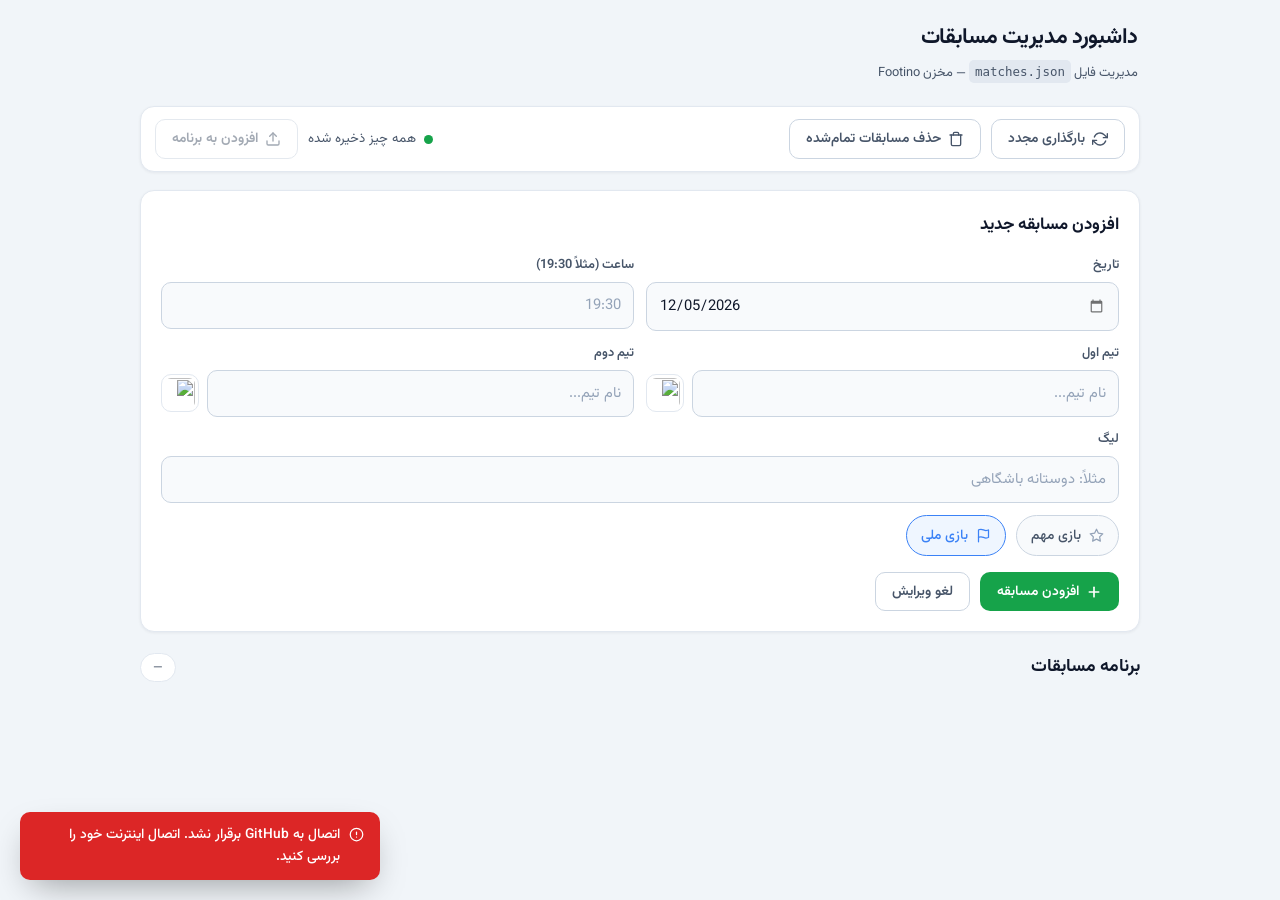
==== index.html @ 1eb75c9b "Rename admin.html to index.html" ====
<!DOCTYPE html>
<html lang="fa" dir="rtl">
<head>
  <meta charset="UTF-8">
  <meta name="viewport" content="width=device-width, initial-scale=1.0">
  <title>داشبورد مدیریت مسابقات | Footino</title>
  <link rel="preconnect" href="https://fonts.googleapis.com">
  <link rel="preconnect" href="https://fonts.gstatic.com" crossorigin>
  <link href="https://fonts.googleapis.com/css2?family=Vazirmatn:wght@400;500;600;700&display=swap" rel="stylesheet">
  <link rel="stylesheet" href="admin.css">
</head>
<body>
  <div class="container">

    <!-- ============ Header ============ -->
    <header>
      <div>
        <h1>داشبورد مدیریت مسابقات</h1>
        <p class="subtitle">مدیریت فایل <code>matches.json</code> — مخزن Footino</p>
      </div>
    </header>

    <!-- ============ Toolbar ============ -->
    <div class="toolbar">
      <button class="btn btn-ghost" id="reloadBtn" type="button">
        <svg xmlns="http://www.w3.org/2000/svg" width="16" height="16" viewBox="0 0 24 24" fill="none" stroke="currentColor" stroke-width="2" stroke-linecap="round" stroke-linejoin="round"><polyline points="23 4 23 10 17 10"></polyline><polyline points="1 20 1 14 7 14"></polyline><path d="M3.51 9a9 9 0 0 1 14.85-3.36L23 10M1 14l4.64 4.36A9 9 0 0 0 20.49 15"></path></svg>
        بارگذاری مجدد
      </button>

      <button class="btn btn-ghost" id="deleteFinishedBtn" type="button">
        <svg xmlns="http://www.w3.org/2000/svg" width="16" height="16" viewBox="0 0 24 24" fill="none" stroke="currentColor" stroke-width="2" stroke-linecap="round" stroke-linejoin="round"><polyline points="3 6 5 6 21 6"></polyline><path d="M19 6v14a2 2 0 0 1-2 2H7a2 2 0 0 1-2-2V6m3 0V4a2 2 0 0 1 2-2h4a2 2 0 0 1 2 2v2"></path></svg>
        حذف مسابقات تمام‌شده
      </button>

      <div class="spacer"></div>

      <div class="toolbar-status" id="toolbarStatus">
        <span class="status-dot" id="statusDot"></span>
        <span id="statusText">در حال بارگذاری...</span>
      </div>

      <button class="btn btn-ghost" id="pushBtn" type="button" disabled>
        <svg xmlns="http://www.w3.org/2000/svg" width="16" height="16" viewBox="0 0 24 24" fill="none" stroke="currentColor" stroke-width="2" stroke-linecap="round" stroke-linejoin="round"><path d="M21 15v4a2 2 0 0 1-2 2H5a2 2 0 0 1-2-2v-4"></path><polyline points="17 8 12 3 7 8"></polyline><line x1="12" y1="3" x2="12" y2="15"></line></svg>
        افزودن به برنامه
      </button>
    </div>

    <!-- ============ Form ============ -->
    <section class="card">
      <h2 id="formTitle">افزودن مسابقه جدید</h2>

      <form id="matchForm" novalidate autocomplete="off">

        <div class="grid-2">
          <div class="field">
            <label for="date">تاریخ</label>
            <input type="date" id="date" required>
          </div>
          <div class="field">
            <label for="time">ساعت (مثلاً 19:30)</label>
            <input type="text" id="time" placeholder="19:30" inputmode="numeric" maxlength="5" required>
          </div>
        </div>

        <div class="grid-2">
          <div class="field">
            <label for="team1">تیم اول</label>
            <div class="input-wrap">
              <div class="input-with-logo">
                <input type="text" id="team1" autocomplete="off" placeholder="نام تیم...">
                <img id="team1Preview" class="preview" src="assets/logo/no-image.png" alt="">
              </div>
              <div class="suggestions" id="team1Suggestions"></div>
            </div>
            <input type="hidden" id="team1Image" value="assets/logo/no-image.png">
          </div>

          <div class="field">
            <label for="team2">تیم دوم</label>
            <div class="input-wrap">
              <div class="input-with-logo">
                <input type="text" id="team2" autocomplete="off" placeholder="نام تیم...">
                <img id="team2Preview" class="preview" src="assets/logo/no-image.png" alt="">
              </div>
              <div class="suggestions" id="team2Suggestions"></div>
            </div>
            <input type="hidden" id="team2Image" value="assets/logo/no-image.png">
          </div>
        </div>

        <div class="field">
          <label for="league">لیگ</label>
          <input type="text" id="league" placeholder="مثلاً: دوستانه باشگاهی" autocomplete="off">
        </div>

        <div class="toggles">
          <label class="toggle" title="در صورت فعال بودن، فیلد countdown در فایل JSON درج می‌شود">
            <input type="checkbox" id="important">
            <span class="toggle-icon">
              <svg xmlns="http://www.w3.org/2000/svg" width="15" height="15" viewBox="0 0 24 24" fill="none" stroke="currentColor" stroke-width="2" stroke-linecap="round" stroke-linejoin="round"><polygon points="12 2 15.09 8.26 22 9.27 17 14.14 18.18 21.02 12 17.77 5.82 21.02 7 14.14 2 9.27 8.91 8.26 12 2"></polygon></svg>
            </span>
            <span>بازی مهم</span>
          </label>

          <label class="toggle" title="در حالت روشن، فیلد isClub با مقدار true در JSON درج می‌شود">
            <input type="checkbox" id="national" checked>
            <span class="toggle-icon">
              <svg xmlns="http://www.w3.org/2000/svg" width="15" height="15" viewBox="0 0 24 24" fill="none" stroke="currentColor" stroke-width="2" stroke-linecap="round" stroke-linejoin="round"><path d="M4 15s1-1 4-1 5 2 8 2 4-1 4-1V3s-1 1-4 1-5-2-8-2-4 1-4 1z"></path><line x1="4" y1="22" x2="4" y2="15"></line></svg>
            </span>
            <span>بازی ملی</span>
          </label>
        </div>

        <div class="form-actions">
          <button type="submit" class="btn btn-success" id="submitBtn">
            <svg xmlns="http://www.w3.org/2000/svg" width="16" height="16" viewBox="0 0 24 24" fill="none" stroke="currentColor" stroke-width="2.5" stroke-linecap="round" stroke-linejoin="round"><line x1="12" y1="5" x2="12" y2="19"></line><line x1="5" y1="12" x2="19" y2="12"></line></svg>
            <span id="submitLabel">افزودن مسابقه</span>
          </button>

          <button type="button" class="btn btn-ghost" id="cancelEditBtn" hidden>
            لغو ویرایش
          </button>
        </div>
      </form>
    </section>

    <!-- ============ Matches list ============ -->
    <section>
      <div class="section-header">
        <h2>برنامه مسابقات</h2>
        <span class="count" id="matchCount">—</span>
      </div>
      <div id="matchesList"></div>
    </section>

  </div>

  <!-- ============ Loading overlay ============ -->
  <div class="loading-overlay" id="loading">
    <div class="spinner"></div>
    <div id="loadingText">در حال پردازش...</div>
  </div>

  <!-- ============ Toasts ============ -->
  <div class="toast-container" id="toastContainer"></div>

  <script src="admin.js"></script>
</body>
</html>
---- admin.css ----
/* ====================================================================
   admin.css — استایل داشبورد مدیریت مسابقات
   ==================================================================== */
/* ====================================================================
   حذف افکت‌های آبی پیش‌فرض مرورگر
   ==================================================================== */

/* ۱) حذف outline آبی روی همه المان‌ها هنگام فوکوس */
*:focus,
*:focus-visible,
*:focus-within {
  outline: none !important;
  box-shadow: none;
}

/* ۲) حذف highlight آبی لمس روی موبایل (iOS/Android) */
* {
  -webkit-tap-highlight-color: transparent;
  -webkit-touch-callout: none;
}

/* ۳) حذف رنگ آبی انتخاب متن (جایگزین با خاکستری ملایم) */
::selection {
  background: #cbd5e1;
  color: #0f172a;
}
::-moz-selection {
  background: #cbd5e1;
  color: #0f172a;
}

/* ۴) حذف پس‌زمینه آبی/زرد autofill مرورگر (Chrome/Safari) */
input:-webkit-autofill,
input:-webkit-autofill:hover,
input:-webkit-autofill:focus,
input:-webkit-autofill:active {
  -webkit-box-shadow: 0 0 0 1000px #f8fafc inset !important;
  -webkit-text-fill-color: #0f172a !important;
  caret-color: #0f172a;
  transition: background-color 5000s ease-in-out 0s;
}

/* ۵) حفظ حلقه فوکوس سفارشی برای دسترسی‌پذیری (کیبورد) */
.field input:focus {
  border-color: #3b82f6;
  box-shadow: 0 0 0 3px rgba(59, 130, 246, 0.13);
}

.btn:focus-visible,
.icon-btn:focus-visible,
.toggle:focus-within {
  box-shadow: 0 0 0 3px rgba(59, 130, 246, 0.25);
}

/* ۶) حذف فلش‌های پیش‌فرض input[type=number] (در صورت استفاده در آینده) */
input[type="number"]::-webkit-outer-spin-button,
input[type="number"]::-webkit-inner-spin-button {
  -webkit-appearance: none;
  margin: 0;
}
input[type="number"] {
  -moz-appearance: textfield;
  appearance: textfield;
}

/* ۷) حذف رنگ آبی لینک‌ها (در صورت وجود) */
a,
a:visited,
a:hover,
a:active {
  color: inherit;
  text-decoration: none;
}

/* ۸) حذف استایل پیش‌فرض دکمه‌ها و input ها در فایرفاکس */
button,
input,
select,
textarea {
  font: inherit;
  color: inherit;
  background: transparent;
  border: none;
  -moz-appearance: none;
  appearance: none;
}

button::-moz-focus-inner,
input::-moz-focus-inner {
  border: 0;
  padding: 0;
}

/* ۹) حذف رنگ آبی placeholder در سافاری */
input::placeholder {
  color: #94a3b8;
  opacity: 1;
}

/* ۱۰) حذف استایل پیش‌فرض date picker در برخی مرورگرها */
input[type="date"]::-webkit-calendar-picker-indicator {
  cursor: pointer;
  opacity: 0.55;
  transition: opacity 0.15s;
}
input[type="date"]::-webkit-calendar-picker-indicator:hover {
  opacity: 1;
}

/* ۱۱) حذف رنگ فوکوس پیش‌فرض در Edge/IE */
input::-ms-clear,
input::-ms-reveal {
  display: none;
}



:root {
  --bg: #f1f5f9;
  --surface: #ffffff;
  --surface-2: #f8fafc;
  --border: #e2e8f0;
  --border-strong: #cbd5e1;
  --text: #0f172a;
  --text-2: #475569;
  --text-3: #94a3b8;
  --primary: #3b82f6;
  --primary-hover: #2563eb;
  --primary-soft: #eff6ff;
  --success: #16a34a;
  --success-hover: #15803d;
  --danger: #dc2626;
  --danger-hover: #b91c1c;
  --warning: #d97706;
  --radius: 14px;
  --radius-sm: 10px;
  --shadow-sm: 0 1px 3px rgba(15, 23, 42, 0.06);
  --shadow-md: 0 4px 16px -4px rgba(15, 23, 42, 0.1);
  --shadow-lg: 0 12px 40px -12px rgba(15, 23, 42, 0.2);
}

* { box-sizing: border-box; margin: 0; padding: 0; }

html, body { height: 100%; }

body {
  font-family: 'Vazirmatn', Tahoma, sans-serif;
  background: var(--bg);
  color: var(--text);
  line-height: 1.7;
  padding: 16px;
  min-height: 100vh;
  -webkit-font-smoothing: antialiased;
  text-rendering: optimizeLegibility;
}

.container {
  max-width: 1000px;
  margin: 0 auto;
  padding-bottom: 60px;
}

/* ---------------- Header ---------------- */
header {
  display: flex;
  justify-content: space-between;
  align-items: center;
  gap: 12px;
  flex-wrap: wrap;
  margin-bottom: 18px;
  padding: 4px 2px;
}

header h1 {
  font-size: 1.35rem;
  font-weight: 700;
  letter-spacing: -0.3px;
  color: var(--text);
}

.subtitle {
  font-size: 0.8rem;
  color: var(--text-2);
  margin-top: 3px;
}

.subtitle code {
  background: #e2e8f0;
  padding: 1px 6px;
  border-radius: 5px;
  font-size: 0.78rem;
  direction: ltr;
  display: inline-block;
}

/* ---------------- Toolbar ---------------- */
.toolbar {
  display: flex;
  align-items: center;
  gap: 10px;
  flex-wrap: wrap;
  margin-bottom: 18px;
  padding: 12px 14px;
  background: var(--surface);
  border: 1px solid var(--border);
  border-radius: var(--radius);
  box-shadow: var(--shadow-sm);
}

.toolbar .spacer { flex: 1 1 auto; }

.toolbar-status {
  display: flex;
  align-items: center;
  gap: 8px;
  font-size: 0.82rem;
  color: var(--text-2);
  white-space: nowrap;
}

.status-dot {
  width: 9px;
  height: 9px;
  border-radius: 50%;
  background: var(--text-3);
  flex-shrink: 0;
  transition: background 0.2s;
}

.status-dot.dirty {
  background: var(--warning);
  animation: pulse 1.8s ease-in-out infinite;
}

.status-dot.saved { background: var(--success); }
.status-dot.loading { background: var(--primary); animation: pulse 1.2s ease-in-out infinite; }

@keyframes pulse {
  0%, 100% { opacity: 1; transform: scale(1); }
  50% { opacity: 0.4; transform: scale(0.85); }
}

/* ---------------- Card ---------------- */
.card {
  background: var(--surface);
  border: 1px solid var(--border);
  border-radius: var(--radius);
  padding: 20px;
  margin-bottom: 20px;
  box-shadow: var(--shadow-sm);
}

.card h2 {
  font-size: 1.05rem;
  font-weight: 700;
  margin-bottom: 16px;
}

/* ---------------- Form ---------------- */
.grid-2 {
  display: grid;
  grid-template-columns: minmax(0, 1fr) minmax(0, 1fr);
  gap: 12px;
}

.field {
  margin-bottom: 12px;
  position: relative;
  min-width: 0;
}

.field label {
  display: block;
  font-size: 0.8rem;
  font-weight: 600;
  color: var(--text-2);
  margin-bottom: 5px;
}

.field input[type="text"],
.field input[type="date"] {
  width: 100%;
  padding: 10px 12px;
  border: 1px solid var(--border-strong);
  border-radius: var(--radius-sm);
  font-family: inherit;
  font-size: 0.92rem;
  background: var(--surface-2);
  color: var(--text);
  transition: border-color 0.15s, box-shadow 0.15s, background 0.15s;
  min-width: 0;
}

.field input:focus {
  outline: none;
  border-color: var(--primary);
  box-shadow: 0 0 0 3px rgba(59, 130, 246, 0.13);
  background: var(--surface);
}

.field input::placeholder { color: var(--text-3); }

.input-wrap { position: relative; }

.input-with-logo {
  display: flex;
  align-items: center;
  gap: 8px;
}

.input-with-logo input { flex: 1 1 auto; min-width: 0; }

.preview {
  width: 38px;
  height: 38px;
  object-fit: contain;
  flex-shrink: 0;
  border: 1px solid var(--border);
  border-radius: var(--radius-sm);
  background: var(--surface);
  padding: 3px;
}

/* ---------------- Suggestions ---------------- */
.suggestions {
  position: absolute;
  top: calc(100% + 5px);
  right: 0;
  left: 0;
  z-index: 60;
  background: var(--surface);
  border: 1px solid var(--border);
  border-radius: var(--radius-sm);
  box-shadow: var(--shadow-lg);
  max-height: 260px;
  overflow-y: auto;
  display: none;
}

.suggestions.open { display: block; }

.suggestion-item {
  display: flex;
  align-items: center;
  gap: 10px;
  padding: 8px 12px;
  cursor: pointer;
  font-size: 0.88rem;
  transition: background 0.12s;
}

.suggestion-item:hover,
.suggestion-item.active { background: var(--primary-soft); }

.suggestion-item img {
  width: 26px;
  height: 26px;
  object-fit: contain;
  flex-shrink: 0;
}

.suggestion-empty {
  padding: 10px 12px;
  font-size: 0.82rem;
  color: var(--text-3);
}

/* ---------------- Toggles ---------------- */
.toggles {
  display: flex;
  flex-wrap: wrap;
  gap: 10px;
  margin: 6px 0 16px;
}

.toggle {
  display: inline-flex;
  align-items: center;
  gap: 8px;
  padding: 8px 14px;
  border: 1px solid var(--border-strong);
  border-radius: 999px;
  cursor: pointer;
  font-size: 0.86rem;
  font-weight: 500;
  color: var(--text-2);
  background: var(--surface-2);
  transition: all 0.15s;
  user-select: none;
  position: relative;
}

.toggle input[type="checkbox"] {
  position: absolute;
  opacity: 0;
  pointer-events: none;
  width: 0;
  height: 0;
}

.toggle-icon {
  display: flex;
  align-items: center;
  color: var(--text-3);
  transition: color 0.15s;
}

.toggle:hover { border-color: var(--primary); }

.toggle:has(input:checked) {
  background: var(--primary-soft);
  border-color: var(--primary);
  color: var(--primary);
}

.toggle:has(input:checked) .toggle-icon { color: var(--primary); }

/* ---------------- Buttons ---------------- */
.btn {
  display: inline-flex;
  align-items: center;
  justify-content: center;
  gap: 7px;
  font-family: inherit;
  font-size: 0.86rem;
  font-weight: 600;
  padding: 9px 16px;
  border-radius: var(--radius-sm);
  border: 1px solid transparent;
  cursor: pointer;
  transition: background 0.15s, color 0.15s, border-color 0.15s, transform 0.1s, box-shadow 0.15s;
  white-space: nowrap;
  line-height: 1.4;
}

.btn:active:not(:disabled) { transform: scale(0.97); }
.btn:disabled { opacity: 0.5; cursor: not-allowed; }
.btn svg { flex-shrink: 0; }

.btn-primary { background: var(--primary); color: #fff; }
.btn-primary:hover:not(:disabled) { background: var(--primary-hover); }

.btn-success { background: var(--success); color: #fff; }
.btn-success:hover:not(:disabled) { background: var(--success-hover); }

.btn-ghost {
  background: var(--surface);
  color: var(--text-2);
  border-color: var(--border-strong);
}
.btn-ghost:hover:not(:disabled) {
  background: var(--surface-2);
  color: var(--text);
  border-color: var(--primary);
}

.btn-small { font-size: 0.8rem; padding: 7px 12px; }

.form-actions {
  display: flex;
  gap: 10px;
  flex-wrap: wrap;
  margin-top: 6px;
}

/* ---------------- Icon buttons (match cards) ---------------- */
.icon-btn {
  display: inline-flex;
  align-items: center;
  justify-content: center;
  width: 34px;
  height: 34px;
  border: 1px solid var(--border-strong);
  background: var(--surface);
  border-radius: var(--radius-sm);
  cursor: pointer;
  color: var(--text-2);
  transition: all 0.15s;
  padding: 0;
}

.icon-btn:hover {
  background: var(--surface-2);
  border-color: var(--primary);
  color: var(--primary);
}

.icon-btn.danger:hover {
  border-color: var(--danger);
  color: var(--danger);
  background: #fef2f2;
}

/* ---------------- Section ---------------- */
.section-header {
  display: flex;
  align-items: center;
  justify-content: space-between;
  margin-bottom: 14px;
  gap: 10px;
  flex-wrap: wrap;
}

.section-header h2 { font-size: 1.1rem; font-weight: 700; }

.section-header .count {
  font-size: 0.78rem;
  color: var(--text-2);
  background: var(--surface);
  padding: 3px 12px;
  border-radius: 999px;
  border: 1px solid var(--border);
}

/* ---------------- Date group ---------------- */
.date-group { margin-bottom: 18px; }

.date-header {
  display: flex;
  align-items: center;
  gap: 8px;
  padding: 8px 4px 10px;
  margin-bottom: 8px;
  font-size: 0.9rem;
  font-weight: 700;
  color: var(--text);
  border-bottom: 2px solid var(--border);
}

.date-header svg { color: var(--primary); flex-shrink: 0; }

.date-header .date-greg {
  font-size: 0.72rem;
  font-weight: 500;
  color: var(--text-3);
  margin-right: auto;
  direction: ltr;
}

/* ---------------- Match card ---------------- */
.match-card {
  background: var(--surface);
  border: 1px solid var(--border);
  border-radius: var(--radius);
  padding: 14px 16px;
  margin-bottom: 10px;
  box-shadow: var(--shadow-sm);
  transition: box-shadow 0.2s, border-color 0.2s;
}

.match-card:hover {
  box-shadow: var(--shadow-md);
  border-color: var(--border-strong);
}

.match-teams {
  display: flex;
  align-items: center;
  justify-content: center;
  gap: 10px;
}

.team {
  display: flex;
  flex-direction: column;
  align-items: center;
  gap: 6px;
  flex: 1 1 0;
  min-width: 0;
}

.team img {
  width: 48px;
  height: 48px;
  object-fit: contain;
}

.team span {
  font-weight: 600;
  font-size: 0.86rem;
  text-align: center;
  word-break: break-word;
  max-width: 100%;
  line-height: 1.4;
}

.match-center {
  display: flex;
  flex-direction: column;
  align-items: center;
  gap: 5px;
  flex-shrink: 0;
  padding: 0 4px;
}

.match-time {
  font-size: 1.1rem;
  font-weight: 700;
  color: var(--text);
  font-variant-numeric: tabular-nums;
  direction: ltr;
  letter-spacing: 0.5px;
}

.match-league {
  font-size: 0.68rem;
  color: var(--text-2);
  background: var(--surface-2);
  padding: 2px 10px;
  border-radius: 999px;
  border: 1px solid var(--border);
  white-space: nowrap;
  max-width: 130px;
  overflow: hidden;
  text-overflow: ellipsis;
  text-align: center;
}

.match-footer {
  display: flex;
  align-items: center;
  justify-content: space-between;
  gap: 8px;
  margin-top: 12px;
  padding-top: 10px;
  border-top: 1px dashed var(--border);
  flex-wrap: wrap;
}

.badges {
  display: flex;
  gap: 6px;
  flex-wrap: wrap;
  align-items: center;
}

.badge {
  display: inline-flex;
  align-items: center;
  gap: 4px;
  font-size: 0.72rem;
  font-weight: 600;
  padding: 3px 10px;
  border-radius: 999px;
}

.badge svg { flex-shrink: 0; }

.badge-important {
  background: #fef3c7;
  color: #92400e;
}

.badge-national {
  background: #dbeafe;
  color: #1e40af;
}

.match-actions {
  display: flex;
  gap: 6px;
  margin-right: auto;
}

/* ---------------- Empty ---------------- */
.empty {
  background: var(--surface);
  border: 1px dashed var(--border-strong);
  border-radius: var(--radius);
  padding: 44px 20px;
  text-align: center;
  color: var(--text-2);
  font-size: 0.9rem;
}

/* ---------------- Loading ---------------- */
.loading-overlay {
  position: fixed;
  inset: 0;
  background: rgba(248, 250, 252, 0.85);
  display: none;
  align-items: center;
  justify-content: center;
  flex-direction: column;
  gap: 14px;
  z-index: 999;
  backdrop-filter: blur(3px);
  -webkit-backdrop-filter: blur(3px);
}

.loading-overlay.active { display: flex; }

.spinner {
  width: 42px;
  height: 42px;
  border: 4px solid #dbeafe;
  border-top-color: var(--primary);
  border-radius: 50%;
  animation: spin 0.8s linear infinite;
}

@keyframes spin { to { transform: rotate(360deg); } }

#loadingText {
  font-size: 0.88rem;
  color: var(--text-2);
  font-weight: 500;
}

/* ---------------- Toast ---------------- */
.toast-container {
  position: fixed;
  bottom: 20px;
  left: 20px;
  z-index: 1000;
  display: flex;
  flex-direction: column;
  gap: 10px;
  max-width: min(360px, 90vw);
}

.toast {
  padding: 12px 16px;
  border-radius: var(--radius-sm);
  color: #fff;
  font-size: 0.86rem;
  font-weight: 500;
  line-height: 1.6;
  box-shadow: 0 14px 36px -12px rgba(0, 0, 0, 0.4);
  opacity: 0;
  transform: translateY(12px);
  transition: opacity 0.3s, transform 0.3s;
  word-break: break-word;
  display: flex;
  align-items: flex-start;
  gap: 9px;
}

.toast.show { opacity: 1; transform: translateY(0); }
.toast svg { flex-shrink: 0; margin-top: 3px; }

.toast-success { background: #16a34a; }
.toast-error { background: #dc2626; }
.toast-info { background: #2563eb; }
.toast-warning { background: #d97706; }

/* ---------------- Responsive ---------------- */
@media (max-width: 640px) {
  body { padding: 10px; }
  .container { padding-bottom: 40px; }

  header { margin-bottom: 14px; }
  header h1 { font-size: 1.1rem; }
  .subtitle { font-size: 0.72rem; }

  .toolbar {
    padding: 10px;
    gap: 8px;
  }
  .toolbar .btn { flex: 1 1 auto; justify-content: center; }
  .toolbar .spacer { display: none; }
  .toolbar-status { width: 100%; order: 5; justify-content: center; font-size: 0.76rem; }
  #pushBtn { width: 100%; order: 6; }

  .card { padding: 16px 14px; }

  .grid-2 { gap: 8px; }

  .field { margin-bottom: 10px; }
  .field label { font-size: 0.74rem; margin-bottom: 4px; }
  .field input[type="text"],
  .field input[type="date"] {
    padding: 8px 10px;
    font-size: 0.84rem;
  }

  .preview { width: 32px; height: 32px; }

  .team img { width: 40px; height: 40px; }
  .team span { font-size: 0.78rem; }
  .match-time { font-size: 0.98rem; }
  .match-league { font-size: 0.64rem; max-width: 90px; padding: 2px 8px; }

  .btn { padding: 8px 12px; font-size: 0.8rem; }
  .btn-small { padding: 6px 10px; font-size: 0.75rem; }

  .date-header { font-size: 0.82rem; }
  .date-header .date-greg { font-size: 0.66rem; }

  .toggle { padding: 7px 12px; font-size: 0.8rem; }

  .toast-container { bottom: 12px; left: 12px; right: 12px; max-width: none; }
}

@media (max-width: 380px) {
  body { padding: 8px; }
  .grid-2 { gap: 6px; }
  .field input[type="text"],
  .field input[type="date"] {
    padding: 7px 8px;
    font-size: 0.78rem;
  }
  .field label { font-size: 0.7rem; }
  .preview { width: 26px; height: 26px; padding: 2px; }
  .team img { width: 34px; height: 34px; }
  .team span { font-size: 0.72rem; }
  .match-time { font-size: 0.88rem; }
  .match-center { padding: 0 2px; gap: 3px; }
  .match-league { display: none; }
}
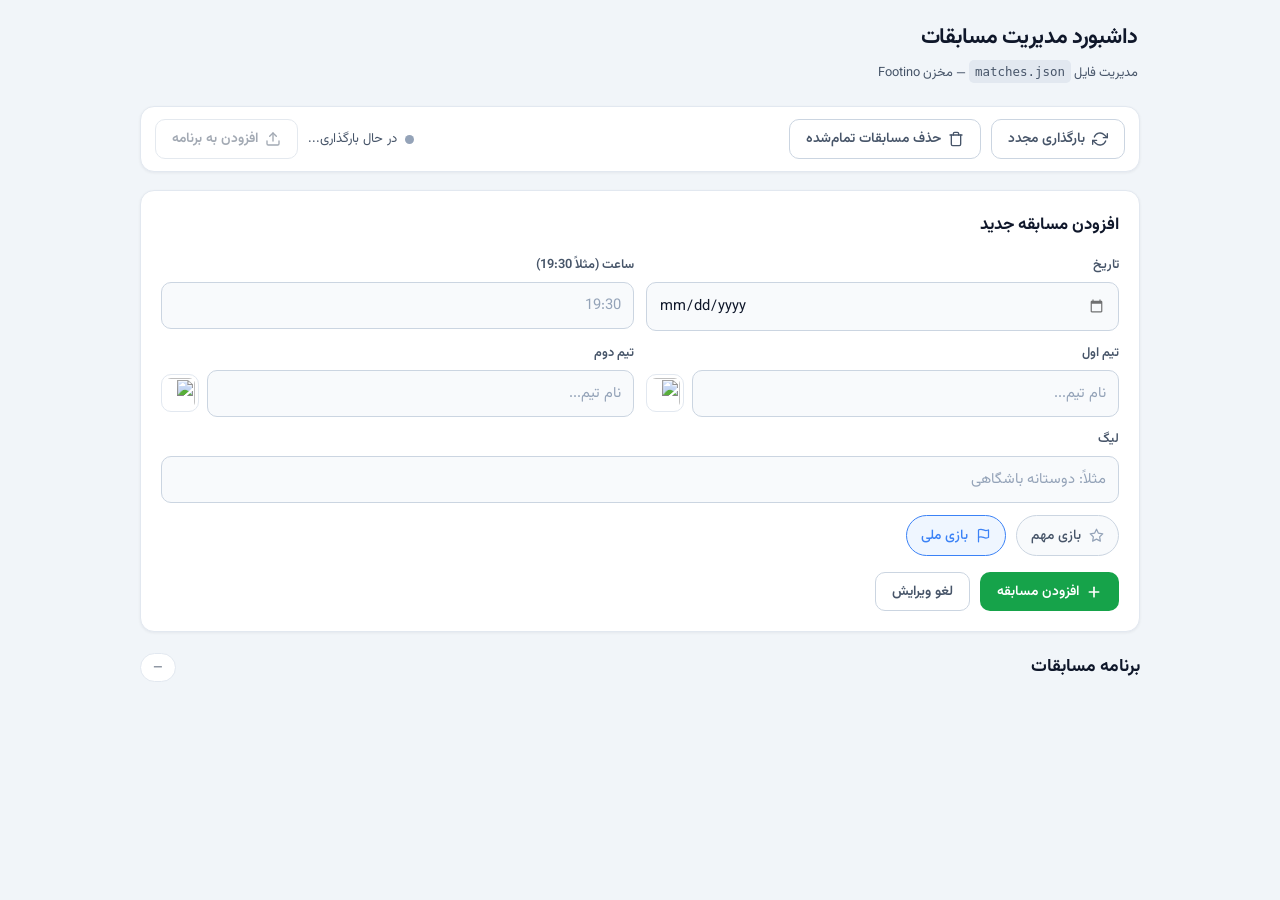
==== commit 5830c64f: "Update and rename admin.html to index.html" ====
--- a/index.html
+++ b/index.html
@@ -7,7 +7,7 @@
   <link rel="preconnect" href="https://fonts.googleapis.com">
   <link rel="preconnect" href="https://fonts.gstatic.com" crossorigin>
   <link href="https://fonts.googleapis.com/css2?family=Vazirmatn:wght@400;500;600;700&display=swap" rel="stylesheet">
-  <link rel="stylesheet" href="admin.css">
+  <link rel="stylesheet" href="style.css">
 </head>
 <body>
   <div class="container">
@@ -144,6 +144,6 @@
   <!-- ============ Toasts ============ -->
   <div class="toast-container" id="toastContainer"></div>
 
-  <script src="admin.js"></script>
+  <script src="script.js"></script>
 </body>
 </html>
--- a/style.css
+++ b/style.css
@@ -0,0 +1,810 @@
+/* ====================================================================
+   admin.css — استایل داشبورد مدیریت مسابقات
+   ==================================================================== */
+/* ====================================================================
+   حذف افکت‌های آبی پیش‌فرض مرورگر
+   ==================================================================== */
+
+/* ۱) حذف outline آبی روی همه المان‌ها هنگام فوکوس */
+*:focus,
+*:focus-visible,
+*:focus-within {
+  outline: none !important;
+  box-shadow: none;
+}
+
+/* ۲) حذف highlight آبی لمس روی موبایل (iOS/Android) */
+* {
+  -webkit-tap-highlight-color: transparent;
+  -webkit-touch-callout: none;
+}
+
+/* ۳) حذف رنگ آبی انتخاب متن (جایگزین با خاکستری ملایم) */
+::selection {
+  background: #cbd5e1;
+  color: #0f172a;
+}
+::-moz-selection {
+  background: #cbd5e1;
+  color: #0f172a;
+}
+
+/* ۴) حذف پس‌زمینه آبی/زرد autofill مرورگر (Chrome/Safari) */
+input:-webkit-autofill,
+input:-webkit-autofill:hover,
+input:-webkit-autofill:focus,
+input:-webkit-autofill:active {
+  -webkit-box-shadow: 0 0 0 1000px #f8fafc inset !important;
+  -webkit-text-fill-color: #0f172a !important;
+  caret-color: #0f172a;
+  transition: background-color 5000s ease-in-out 0s;
+}
+
+/* ۵) حفظ حلقه فوکوس سفارشی برای دسترسی‌پذیری (کیبورد) */
+.field input:focus {
+  border-color: #3b82f6;
+  box-shadow: 0 0 0 3px rgba(59, 130, 246, 0.13);
+}
+
+.btn:focus-visible,
+.icon-btn:focus-visible,
+.toggle:focus-within {
+  box-shadow: 0 0 0 3px rgba(59, 130, 246, 0.25);
+}
+
+/* ۶) حذف فلش‌های پیش‌فرض input[type=number] (در صورت استفاده در آینده) */
+input[type="number"]::-webkit-outer-spin-button,
+input[type="number"]::-webkit-inner-spin-button {
+  -webkit-appearance: none;
+  margin: 0;
+}
+input[type="number"] {
+  -moz-appearance: textfield;
+  appearance: textfield;
+}
+
+/* ۷) حذف رنگ آبی لینک‌ها (در صورت وجود) */
+a,
+a:visited,
+a:hover,
+a:active {
+  color: inherit;
+  text-decoration: none;
+}
+
+/* ۸) حذف استایل پیش‌فرض دکمه‌ها و input ها در فایرفاکس */
+button,
+input,
+select,
+textarea {
+  font: inherit;
+  color: inherit;
+  background: transparent;
+  border: none;
+  -moz-appearance: none;
+  appearance: none;
+}
+
+button::-moz-focus-inner,
+input::-moz-focus-inner {
+  border: 0;
+  padding: 0;
+}
+
+/* ۹) حذف رنگ آبی placeholder در سافاری */
+input::placeholder {
+  color: #94a3b8;
+  opacity: 1;
+}
+
+/* ۱۰) حذف استایل پیش‌فرض date picker در برخی مرورگرها */
+input[type="date"]::-webkit-calendar-picker-indicator {
+  cursor: pointer;
+  opacity: 0.55;
+  transition: opacity 0.15s;
+}
+input[type="date"]::-webkit-calendar-picker-indicator:hover {
+  opacity: 1;
+}
+
+/* ۱۱) حذف رنگ فوکوس پیش‌فرض در Edge/IE */
+input::-ms-clear,
+input::-ms-reveal {
+  display: none;
+}
+
+
+
+:root {
+  --bg: #f1f5f9;
+  --surface: #ffffff;
+  --surface-2: #f8fafc;
+  --border: #e2e8f0;
+  --border-strong: #cbd5e1;
+  --text: #0f172a;
+  --text-2: #475569;
+  --text-3: #94a3b8;
+  --primary: #3b82f6;
+  --primary-hover: #2563eb;
+  --primary-soft: #eff6ff;
+  --success: #16a34a;
+  --success-hover: #15803d;
+  --danger: #dc2626;
+  --danger-hover: #b91c1c;
+  --warning: #d97706;
+  --radius: 14px;
+  --radius-sm: 10px;
+  --shadow-sm: 0 1px 3px rgba(15, 23, 42, 0.06);
+  --shadow-md: 0 4px 16px -4px rgba(15, 23, 42, 0.1);
+  --shadow-lg: 0 12px 40px -12px rgba(15, 23, 42, 0.2);
+}
+
+* { box-sizing: border-box; margin: 0; padding: 0; }
+
+html, body { height: 100%; }
+
+body {
+  font-family: 'Vazirmatn', Tahoma, sans-serif;
+  background: var(--bg);
+  color: var(--text);
+  line-height: 1.7;
+  padding: 16px;
+  min-height: 100vh;
+  -webkit-font-smoothing: antialiased;
+  text-rendering: optimizeLegibility;
+}
+
+.container {
+  max-width: 1000px;
+  margin: 0 auto;
+  padding-bottom: 60px;
+}
+
+/* ---------------- Header ---------------- */
+header {
+  display: flex;
+  justify-content: space-between;
+  align-items: center;
+  gap: 12px;
+  flex-wrap: wrap;
+  margin-bottom: 18px;
+  padding: 4px 2px;
+}
+
+header h1 {
+  font-size: 1.35rem;
+  font-weight: 700;
+  letter-spacing: -0.3px;
+  color: var(--text);
+}
+
+.subtitle {
+  font-size: 0.8rem;
+  color: var(--text-2);
+  margin-top: 3px;
+}
+
+.subtitle code {
+  background: #e2e8f0;
+  padding: 1px 6px;
+  border-radius: 5px;
+  font-size: 0.78rem;
+  direction: ltr;
+  display: inline-block;
+}
+
+/* ---------------- Toolbar ---------------- */
+.toolbar {
+  display: flex;
+  align-items: center;
+  gap: 10px;
+  flex-wrap: wrap;
+  margin-bottom: 18px;
+  padding: 12px 14px;
+  background: var(--surface);
+  border: 1px solid var(--border);
+  border-radius: var(--radius);
+  box-shadow: var(--shadow-sm);
+}
+
+.toolbar .spacer { flex: 1 1 auto; }
+
+.toolbar-status {
+  display: flex;
+  align-items: center;
+  gap: 8px;
+  font-size: 0.82rem;
+  color: var(--text-2);
+  white-space: nowrap;
+}
+
+.status-dot {
+  width: 9px;
+  height: 9px;
+  border-radius: 50%;
+  background: var(--text-3);
+  flex-shrink: 0;
+  transition: background 0.2s;
+}
+
+.status-dot.dirty {
+  background: var(--warning);
+  animation: pulse 1.8s ease-in-out infinite;
+}
+
+.status-dot.saved { background: var(--success); }
+.status-dot.loading { background: var(--primary); animation: pulse 1.2s ease-in-out infinite; }
+
+@keyframes pulse {
+  0%, 100% { opacity: 1; transform: scale(1); }
+  50% { opacity: 0.4; transform: scale(0.85); }
+}
+
+/* ---------------- Card ---------------- */
+.card {
+  background: var(--surface);
+  border: 1px solid var(--border);
+  border-radius: var(--radius);
+  padding: 20px;
+  margin-bottom: 20px;
+  box-shadow: var(--shadow-sm);
+}
+
+.card h2 {
+  font-size: 1.05rem;
+  font-weight: 700;
+  margin-bottom: 16px;
+}
+
+/* ---------------- Form ---------------- */
+.grid-2 {
+  display: grid;
+  grid-template-columns: minmax(0, 1fr) minmax(0, 1fr);
+  gap: 12px;
+}
+
+.field {
+  margin-bottom: 12px;
+  position: relative;
+  min-width: 0;
+}
+
+.field label {
+  display: block;
+  font-size: 0.8rem;
+  font-weight: 600;
+  color: var(--text-2);
+  margin-bottom: 5px;
+}
+
+.field input[type="text"],
+.field input[type="date"] {
+  width: 100%;
+  padding: 10px 12px;
+  border: 1px solid var(--border-strong);
+  border-radius: var(--radius-sm);
+  font-family: inherit;
+  font-size: 0.92rem;
+  background: var(--surface-2);
+  color: var(--text);
+  transition: border-color 0.15s, box-shadow 0.15s, background 0.15s;
+  min-width: 0;
+}
+
+.field input:focus {
+  outline: none;
+  border-color: var(--primary);
+  box-shadow: 0 0 0 3px rgba(59, 130, 246, 0.13);
+  background: var(--surface);
+}
+
+.field input::placeholder { color: var(--text-3); }
+
+.input-wrap { position: relative; }
+
+.input-with-logo {
+  display: flex;
+  align-items: center;
+  gap: 8px;
+}
+
+.input-with-logo input { flex: 1 1 auto; min-width: 0; }
+
+.preview {
+  width: 38px;
+  height: 38px;
+  object-fit: contain;
+  flex-shrink: 0;
+  border: 1px solid var(--border);
+  border-radius: var(--radius-sm);
+  background: var(--surface);
+  padding: 3px;
+}
+
+/* ---------------- Suggestions ---------------- */
+.suggestions {
+  position: absolute;
+  top: calc(100% + 5px);
+  right: 0;
+  left: 0;
+  z-index: 60;
+  background: var(--surface);
+  border: 1px solid var(--border);
+  border-radius: var(--radius-sm);
+  box-shadow: var(--shadow-lg);
+  max-height: 260px;
+  overflow-y: auto;
+  display: none;
+}
+
+.suggestions.open { display: block; }
+
+.suggestion-item {
+  display: flex;
+  align-items: center;
+  gap: 10px;
+  padding: 8px 12px;
+  cursor: pointer;
+  font-size: 0.88rem;
+  transition: background 0.12s;
+}
+
+.suggestion-item:hover,
+.suggestion-item.active { background: var(--primary-soft); }
+
+.suggestion-item img {
+  width: 26px;
+  height: 26px;
+  object-fit: contain;
+  flex-shrink: 0;
+}
+
+.suggestion-empty {
+  padding: 10px 12px;
+  font-size: 0.82rem;
+  color: var(--text-3);
+}
+
+/* ---------------- Toggles ---------------- */
+.toggles {
+  display: flex;
+  flex-wrap: wrap;
+  gap: 10px;
+  margin: 6px 0 16px;
+}
+
+.toggle {
+  display: inline-flex;
+  align-items: center;
+  gap: 8px;
+  padding: 8px 14px;
+  border: 1px solid var(--border-strong);
+  border-radius: 999px;
+  cursor: pointer;
+  font-size: 0.86rem;
+  font-weight: 500;
+  color: var(--text-2);
+  background: var(--surface-2);
+  transition: all 0.15s;
+  user-select: none;
+  position: relative;
+}
+
+.toggle input[type="checkbox"] {
+  position: absolute;
+  opacity: 0;
+  pointer-events: none;
+  width: 0;
+  height: 0;
+}
+
+.toggle-icon {
+  display: flex;
+  align-items: center;
+  color: var(--text-3);
+  transition: color 0.15s;
+}
+
+.toggle:hover { border-color: var(--primary); }
+
+.toggle:has(input:checked) {
+  background: var(--primary-soft);
+  border-color: var(--primary);
+  color: var(--primary);
+}
+
+.toggle:has(input:checked) .toggle-icon { color: var(--primary); }
+
+/* ---------------- Buttons ---------------- */
+.btn {
+  display: inline-flex;
+  align-items: center;
+  justify-content: center;
+  gap: 7px;
+  font-family: inherit;
+  font-size: 0.86rem;
+  font-weight: 600;
+  padding: 9px 16px;
+  border-radius: var(--radius-sm);
+  border: 1px solid transparent;
+  cursor: pointer;
+  transition: background 0.15s, color 0.15s, border-color 0.15s, transform 0.1s, box-shadow 0.15s;
+  white-space: nowrap;
+  line-height: 1.4;
+}
+
+.btn:active:not(:disabled) { transform: scale(0.97); }
+.btn:disabled { opacity: 0.5; cursor: not-allowed; }
+.btn svg { flex-shrink: 0; }
+
+.btn-primary { background: var(--primary); color: #fff; }
+.btn-primary:hover:not(:disabled) { background: var(--primary-hover); }
+
+.btn-success { background: var(--success); color: #fff; }
+.btn-success:hover:not(:disabled) { background: var(--success-hover); }
+
+.btn-ghost {
+  background: var(--surface);
+  color: var(--text-2);
+  border-color: var(--border-strong);
+}
+.btn-ghost:hover:not(:disabled) {
+  background: var(--surface-2);
+  color: var(--text);
+  border-color: var(--primary);
+}
+
+.btn-small { font-size: 0.8rem; padding: 7px 12px; }
+
+.form-actions {
+  display: flex;
+  gap: 10px;
+  flex-wrap: wrap;
+  margin-top: 6px;
+}
+
+/* ---------------- Icon buttons (match cards) ---------------- */
+.icon-btn {
+  display: inline-flex;
+  align-items: center;
+  justify-content: center;
+  width: 34px;
+  height: 34px;
+  border: 1px solid var(--border-strong);
+  background: var(--surface);
+  border-radius: var(--radius-sm);
+  cursor: pointer;
+  color: var(--text-2);
+  transition: all 0.15s;
+  padding: 0;
+}
+
+.icon-btn:hover {
+  background: var(--surface-2);
+  border-color: var(--primary);
+  color: var(--primary);
+}
+
+.icon-btn.danger:hover {
+  border-color: var(--danger);
+  color: var(--danger);
+  background: #fef2f2;
+}
+
+/* ---------------- Section ---------------- */
+.section-header {
+  display: flex;
+  align-items: center;
+  justify-content: space-between;
+  margin-bottom: 14px;
+  gap: 10px;
+  flex-wrap: wrap;
+}
+
+.section-header h2 { font-size: 1.1rem; font-weight: 700; }
+
+.section-header .count {
+  font-size: 0.78rem;
+  color: var(--text-2);
+  background: var(--surface);
+  padding: 3px 12px;
+  border-radius: 999px;
+  border: 1px solid var(--border);
+}
+
+/* ---------------- Date group ---------------- */
+.date-group { margin-bottom: 18px; }
+
+.date-header {
+  display: flex;
+  align-items: center;
+  gap: 8px;
+  padding: 8px 4px 10px;
+  margin-bottom: 8px;
+  font-size: 0.9rem;
+  font-weight: 700;
+  color: var(--text);
+  border-bottom: 2px solid var(--border);
+}
+
+.date-header svg { color: var(--primary); flex-shrink: 0; }
+
+.date-header .date-greg {
+  font-size: 0.72rem;
+  font-weight: 500;
+  color: var(--text-3);
+  margin-right: auto;
+  direction: ltr;
+}
+
+/* ---------------- Match card ---------------- */
+.match-card {
+  background: var(--surface);
+  border: 1px solid var(--border);
+  border-radius: var(--radius);
+  padding: 14px 16px;
+  margin-bottom: 10px;
+  box-shadow: var(--shadow-sm);
+  transition: box-shadow 0.2s, border-color 0.2s;
+}
+
+.match-card:hover {
+  box-shadow: var(--shadow-md);
+  border-color: var(--border-strong);
+}
+
+.match-teams {
+  display: flex;
+  align-items: center;
+  justify-content: center;
+  gap: 10px;
+}
+
+.team {
+  display: flex;
+  flex-direction: column;
+  align-items: center;
+  gap: 6px;
+  flex: 1 1 0;
+  min-width: 0;
+}
+
+.team img {
+  width: 48px;
+  height: 48px;
+  object-fit: contain;
+}
+
+.team span {
+  font-weight: 600;
+  font-size: 0.86rem;
+  text-align: center;
+  word-break: break-word;
+  max-width: 100%;
+  line-height: 1.4;
+}
+
+.match-center {
+  display: flex;
+  flex-direction: column;
+  align-items: center;
+  gap: 5px;
+  flex-shrink: 0;
+  padding: 0 4px;
+}
+
+.match-time {
+  font-size: 1.1rem;
+  font-weight: 700;
+  color: var(--text);
+  font-variant-numeric: tabular-nums;
+  direction: ltr;
+  letter-spacing: 0.5px;
+}
+
+.match-league {
+  font-size: 0.68rem;
+  color: var(--text-2);
+  background: var(--surface-2);
+  padding: 2px 10px;
+  border-radius: 999px;
+  border: 1px solid var(--border);
+  white-space: nowrap;
+  max-width: 130px;
+  overflow: hidden;
+  text-overflow: ellipsis;
+  text-align: center;
+}
+
+.match-footer {
+  display: flex;
+  align-items: center;
+  justify-content: space-between;
+  gap: 8px;
+  margin-top: 12px;
+  padding-top: 10px;
+  border-top: 1px dashed var(--border);
+  flex-wrap: wrap;
+}
+
+.badges {
+  display: flex;
+  gap: 6px;
+  flex-wrap: wrap;
+  align-items: center;
+}
+
+.badge {
+  display: inline-flex;
+  align-items: center;
+  gap: 4px;
+  font-size: 0.72rem;
+  font-weight: 600;
+  padding: 3px 10px;
+  border-radius: 999px;
+}
+
+.badge svg { flex-shrink: 0; }
+
+.badge-important {
+  background: #fef3c7;
+  color: #92400e;
+}
+
+.badge-national {
+  background: #dbeafe;
+  color: #1e40af;
+}
+
+.match-actions {
+  display: flex;
+  gap: 6px;
+  margin-right: auto;
+}
+
+/* ---------------- Empty ---------------- */
+.empty {
+  background: var(--surface);
+  border: 1px dashed var(--border-strong);
+  border-radius: var(--radius);
+  padding: 44px 20px;
+  text-align: center;
+  color: var(--text-2);
+  font-size: 0.9rem;
+}
+
+/* ---------------- Loading ---------------- */
+.loading-overlay {
+  position: fixed;
+  inset: 0;
+  background: rgba(248, 250, 252, 0.85);
+  display: none;
+  align-items: center;
+  justify-content: center;
+  flex-direction: column;
+  gap: 14px;
+  z-index: 999;
+  backdrop-filter: blur(3px);
+  -webkit-backdrop-filter: blur(3px);
+}
+
+.loading-overlay.active { display: flex; }
+
+.spinner {
+  width: 42px;
+  height: 42px;
+  border: 4px solid #dbeafe;
+  border-top-color: var(--primary);
+  border-radius: 50%;
+  animation: spin 0.8s linear infinite;
+}
+
+@keyframes spin { to { transform: rotate(360deg); } }
+
+#loadingText {
+  font-size: 0.88rem;
+  color: var(--text-2);
+  font-weight: 500;
+}
+
+/* ---------------- Toast ---------------- */
+.toast-container {
+  position: fixed;
+  bottom: 20px;
+  left: 20px;
+  z-index: 1000;
+  display: flex;
+  flex-direction: column;
+  gap: 10px;
+  max-width: min(360px, 90vw);
+}
+
+.toast {
+  padding: 12px 16px;
+  border-radius: var(--radius-sm);
+  color: #fff;
+  font-size: 0.86rem;
+  font-weight: 500;
+  line-height: 1.6;
+  box-shadow: 0 14px 36px -12px rgba(0, 0, 0, 0.4);
+  opacity: 0;
+  transform: translateY(12px);
+  transition: opacity 0.3s, transform 0.3s;
+  word-break: break-word;
+  display: flex;
+  align-items: flex-start;
+  gap: 9px;
+}
+
+.toast.show { opacity: 1; transform: translateY(0); }
+.toast svg { flex-shrink: 0; margin-top: 3px; }
+
+.toast-success { background: #16a34a; }
+.toast-error { background: #dc2626; }
+.toast-info { background: #2563eb; }
+.toast-warning { background: #d97706; }
+
+/* ---------------- Responsive ---------------- */
+@media (max-width: 640px) {
+  body { padding: 10px; }
+  .container { padding-bottom: 40px; }
+
+  header { margin-bottom: 14px; }
+  header h1 { font-size: 1.1rem; }
+  .subtitle { font-size: 0.72rem; }
+
+  .toolbar {
+    padding: 10px;
+    gap: 8px;
+  }
+  .toolbar .btn { flex: 1 1 auto; justify-content: center; }
+  .toolbar .spacer { display: none; }
+  .toolbar-status { width: 100%; order: 5; justify-content: center; font-size: 0.76rem; }
+  #pushBtn { width: 100%; order: 6; }
+
+  .card { padding: 16px 14px; }
+
+  .grid-2 { gap: 8px; }
+
+  .field { margin-bottom: 10px; }
+  .field label { font-size: 0.74rem; margin-bottom: 4px; }
+  .field input[type="text"],
+  .field input[type="date"] {
+    padding: 8px 10px;
+    font-size: 0.84rem;
+  }
+
+  .preview { width: 32px; height: 32px; }
+
+  .team img { width: 40px; height: 40px; }
+  .team span { font-size: 0.78rem; }
+  .match-time { font-size: 0.98rem; }
+  .match-league { font-size: 0.64rem; max-width: 90px; padding: 2px 8px; }
+
+  .btn { padding: 8px 12px; font-size: 0.8rem; }
+  .btn-small { padding: 6px 10px; font-size: 0.75rem; }
+
+  .date-header { font-size: 0.82rem; }
+  .date-header .date-greg { font-size: 0.66rem; }
+
+  .toggle { padding: 7px 12px; font-size: 0.8rem; }
+
+  .toast-container { bottom: 12px; left: 12px; right: 12px; max-width: none; }
+}
+
+@media (max-width: 380px) {
+  body { padding: 8px; }
+  .grid-2 { gap: 6px; }
+  .field input[type="text"],
+  .field input[type="date"] {
+    padding: 7px 8px;
+    font-size: 0.78rem;
+  }
+  .field label { font-size: 0.7rem; }
+  .preview { width: 26px; height: 26px; padding: 2px; }
+  .team img { width: 34px; height: 34px; }
+  .team span { font-size: 0.72rem; }
+  .match-time { font-size: 0.88rem; }
+  .match-center { padding: 0 2px; gap: 3px; }
+  .match-league { display: none; }
+}
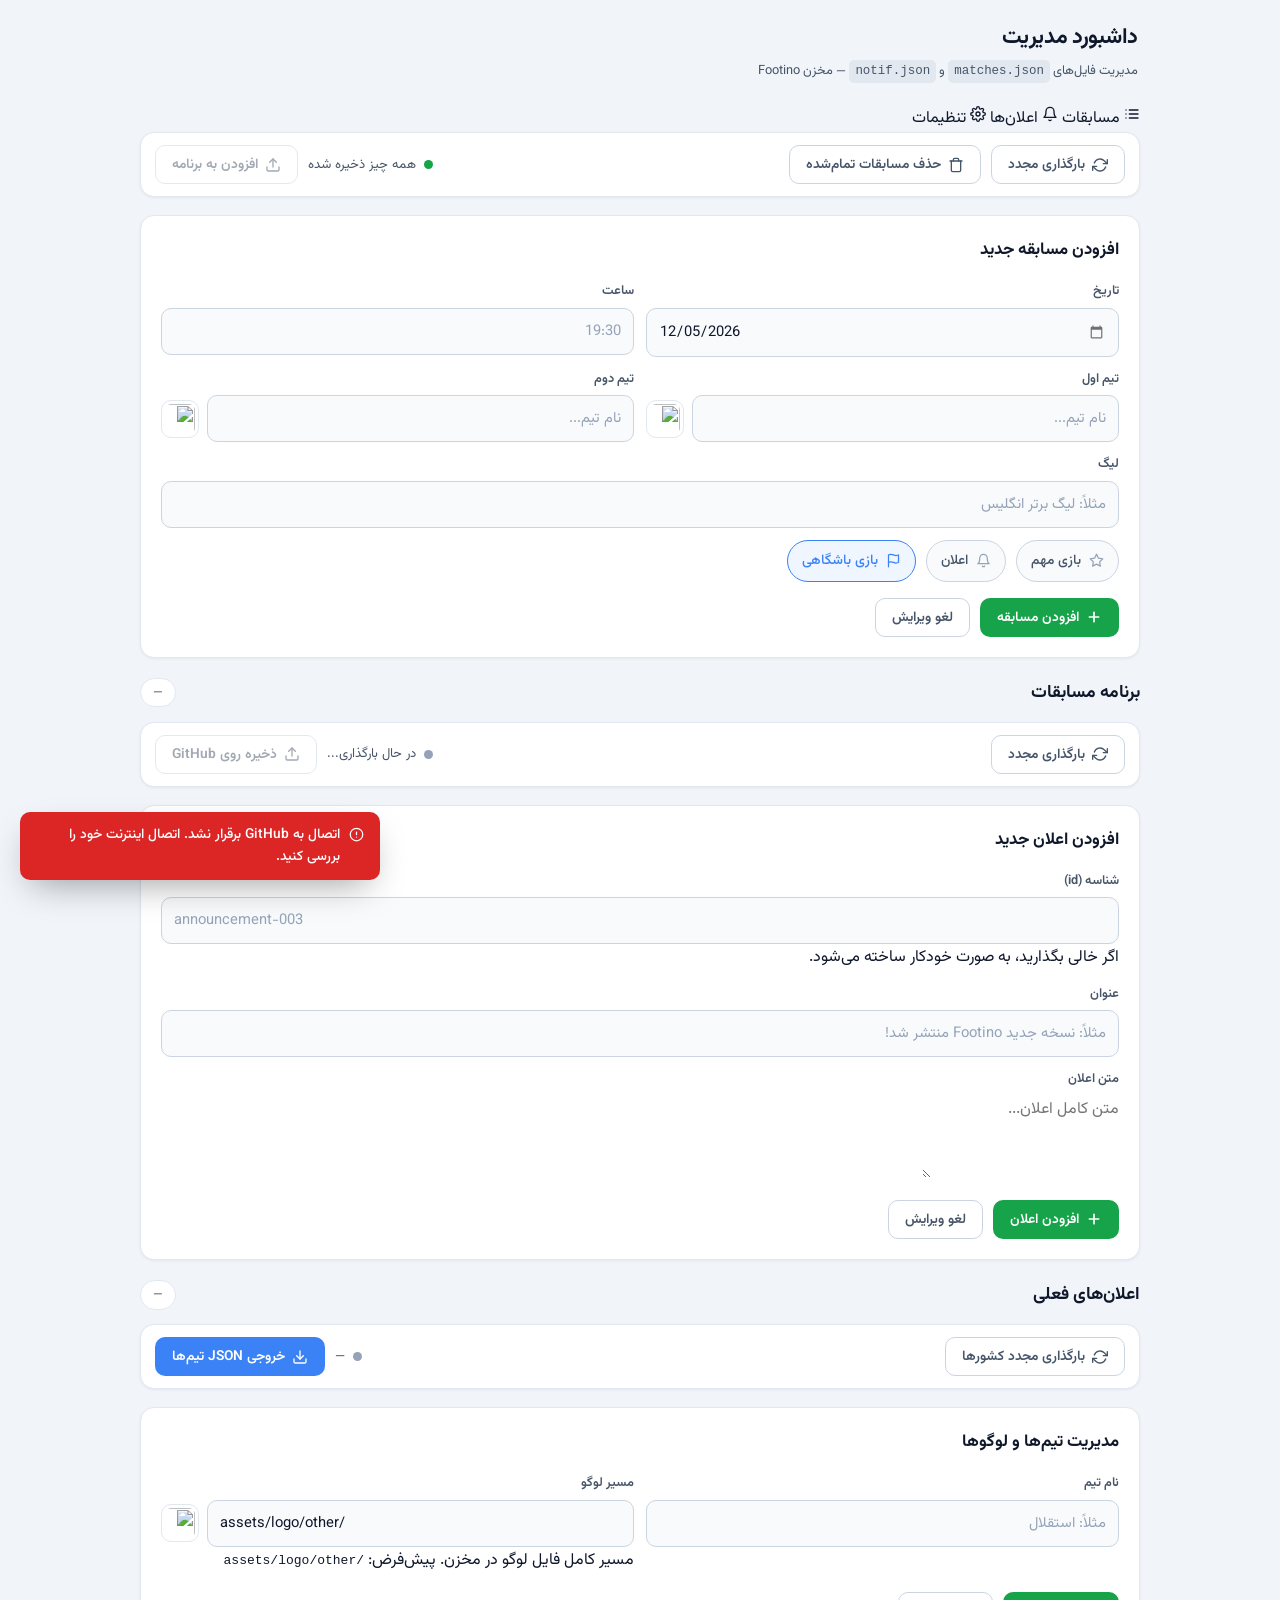
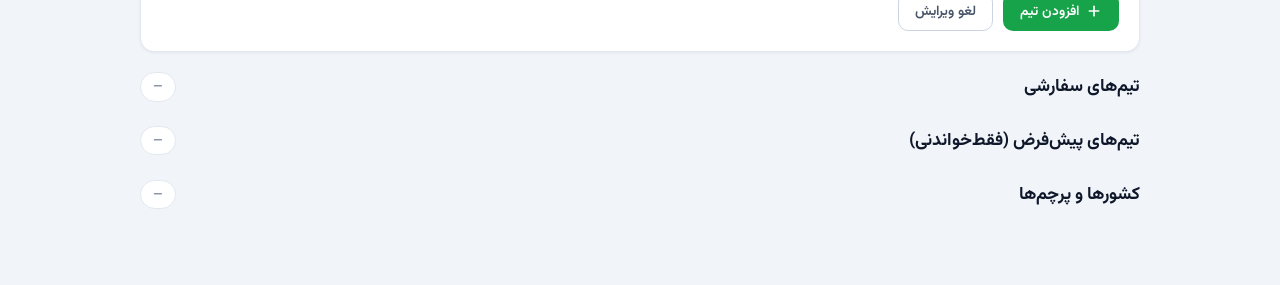
==== commit 5927219f: "Update index.html" ====
--- a/index.html
+++ b/index.html
@@ -3,7 +3,7 @@
 <head>
   <meta charset="UTF-8">
   <meta name="viewport" content="width=device-width, initial-scale=1.0">
-  <title>داشبورد مدیریت مسابقات | Footino</title>
+  <title>داشبورد مدیریت | Footino</title>
   <link rel="preconnect" href="https://fonts.googleapis.com">
   <link rel="preconnect" href="https://fonts.gstatic.com" crossorigin>
   <link href="https://fonts.googleapis.com/css2?family=Vazirmatn:wght@400;500;600;700&display=swap" rel="stylesheet">
@@ -15,123 +15,315 @@
     <!-- ============ Header ============ -->
     <header>
       <div>
-        <h1>داشبورد مدیریت مسابقات</h1>
-        <p class="subtitle">مدیریت فایل <code>matches.json</code> — مخزن Footino</p>
+        <h1>داشبورد مدیریت</h1>
+        <p class="subtitle">مدیریت فایل‌های <code>matches.json</code> و <code>notif.json</code> — مخزن Footino</p>
       </div>
     </header>
 
-    <!-- ============ Toolbar ============ -->
-    <div class="toolbar">
-      <button class="btn btn-ghost" id="reloadBtn" type="button">
-        <svg xmlns="http://www.w3.org/2000/svg" width="16" height="16" viewBox="0 0 24 24" fill="none" stroke="currentColor" stroke-width="2" stroke-linecap="round" stroke-linejoin="round"><polyline points="23 4 23 10 17 10"></polyline><polyline points="1 20 1 14 7 14"></polyline><path d="M3.51 9a9 9 0 0 1 14.85-3.36L23 10M1 14l4.64 4.36A9 9 0 0 0 20.49 15"></path></svg>
-        بارگذاری مجدد
+    <!-- ============ Tabs ============ -->
+    <nav class="tabs" id="tabs">
+      <button class="tab active" data-tab="matches" type="button">
+        <svg xmlns="http://www.w3.org/2000/svg" width="16" height="16" viewBox="0 0 24 24" fill="none" stroke="currentColor" stroke-width="2" stroke-linecap="round" stroke-linejoin="round"><path d="M8 6h13"></path><path d="M8 12h13"></path><path d="M8 18h13"></path><path d="M3 6h.01"></path><path d="M3 12h.01"></path><path d="M3 18h.01"></path></svg>
+        مسابقات
       </button>
-
-      <button class="btn btn-ghost" id="deleteFinishedBtn" type="button">
-        <svg xmlns="http://www.w3.org/2000/svg" width="16" height="16" viewBox="0 0 24 24" fill="none" stroke="currentColor" stroke-width="2" stroke-linecap="round" stroke-linejoin="round"><polyline points="3 6 5 6 21 6"></polyline><path d="M19 6v14a2 2 0 0 1-2 2H7a2 2 0 0 1-2-2V6m3 0V4a2 2 0 0 1 2-2h4a2 2 0 0 1 2 2v2"></path></svg>
-        حذف مسابقات تمام‌شده
+      <button class="tab" data-tab="notifications" type="button">
+        <svg xmlns="http://www.w3.org/2000/svg" width="16" height="16" viewBox="0 0 24 24" fill="none" stroke="currentColor" stroke-width="2" stroke-linecap="round" stroke-linejoin="round"><path d="M18 8A6 6 0 0 0 6 8c0 7-3 9-3 9h18s-3-2-3-9"></path><path d="M13.73 21a2 2 0 0 1-3.46 0"></path></svg>
+        اعلان‌ها
       </button>
-
-      <div class="spacer"></div>
-
-      <div class="toolbar-status" id="toolbarStatus">
-        <span class="status-dot" id="statusDot"></span>
-        <span id="statusText">در حال بارگذاری...</span>
+      <button class="tab" data-tab="settings" type="button">
+        <svg xmlns="http://www.w3.org/2000/svg" width="16" height="16" viewBox="0 0 24 24" fill="none" stroke="currentColor" stroke-width="2" stroke-linecap="round" stroke-linejoin="round"><circle cx="12" cy="12" r="3"></circle><path d="M19.4 15a1.65 1.65 0 0 0 .33 1.82l.06.06a2 2 0 0 1-2.83 2.83l-.06-.06a1.65 1.65 0 0 0-1.82-.33 1.65 1.65 0 0 0-1 1.51V21a2 2 0 0 1-4 0v-.09A1.65 1.65 0 0 0 9 19.4a1.65 1.65 0 0 0-1.82.33l-.06.06a2 2 0 0 1-2.83-2.83l.06-.06a1.65 1.65 0 0 0 .33-1.82 1.65 1.65 0 0 0-1.51-1H3a2 2 0 0 1 0-4h.09A1.65 1.65 0 0 0 4.6 9a1.65 1.65 0 0 0-.33-1.82l-.06-.06a2 2 0 0 1 2.83-2.83l.06.06a1.65 1.65 0 0 0 1.82.33H9a1.65 1.65 0 0 0 1-1.51V3a2 2 0 0 1 4 0v.09a1.65 1.65 0 0 0 1 1.51 1.65 1.65 0 0 0 1.82-.33l.06-.06a2 2 0 0 1 2.83 2.83l-.06.06a1.65 1.65 0 0 0-.33 1.82V9a1.65 1.65 0 0 0 1.51 1H21a2 2 0 0 1 0 4h-.09a1.65 1.65 0 0 0-1.51 1z"></path></svg>
+        تنظیمات
+      </button>
+      <span class="tab-indicator" id="tabIndicator"></span>
+    </nav>
+
+    <!-- ============================================================
+         پنل مسابقات
+         ============================================================ -->
+    <div id="panel-matches" class="tab-panel active">
+
+      <!-- Toolbar -->
+      <div class="toolbar">
+        <button class="btn btn-ghost" id="reloadBtn" type="button">
+          <svg xmlns="http://www.w3.org/2000/svg" width="16" height="16" viewBox="0 0 24 24" fill="none" stroke="currentColor" stroke-width="2" stroke-linecap="round" stroke-linejoin="round"><polyline points="23 4 23 10 17 10"></polyline><polyline points="1 20 1 14 7 14"></polyline><path d="M3.51 9a9 9 0 0 1 14.85-3.36L23 10M1 14l4.64 4.36A9 9 0 0 0 20.49 15"></path></svg>
+          بارگذاری مجدد
+        </button>
+
+        <button class="btn btn-ghost" id="deleteFinishedBtn" type="button">
+          <svg xmlns="http://www.w3.org/2000/svg" width="16" height="16" viewBox="0 0 24 24" fill="none" stroke="currentColor" stroke-width="2" stroke-linecap="round" stroke-linejoin="round"><polyline points="3 6 5 6 21 6"></polyline><path d="M19 6v14a2 2 0 0 1-2 2H7a2 2 0 0 1-2-2V6m3 0V4a2 2 0 0 1 2-2h4a2 2 0 0 1 2 2v2"></path></svg>
+          حذف مسابقات تمام‌شده
+        </button>
+
+        <div class="spacer"></div>
+
+        <div class="toolbar-status" id="toolbarStatus">
+          <span class="status-dot" id="statusDot"></span>
+          <span id="statusText">در حال بارگذاری...</span>
+        </div>
+
+        <button class="btn btn-ghost" id="pushBtn" type="button" disabled>
+          <svg xmlns="http://www.w3.org/2000/svg" width="16" height="16" viewBox="0 0 24 24" fill="none" stroke="currentColor" stroke-width="2" stroke-linecap="round" stroke-linejoin="round"><path d="M21 15v4a2 2 0 0 1-2 2H5a2 2 0 0 1-2-2v-4"></path><polyline points="17 8 12 3 7 8"></polyline><line x1="12" y1="3" x2="12" y2="15"></line></svg>
+          افزودن به برنامه
+        </button>
       </div>
 
-      <button class="btn btn-ghost" id="pushBtn" type="button" disabled>
-        <svg xmlns="http://www.w3.org/2000/svg" width="16" height="16" viewBox="0 0 24 24" fill="none" stroke="currentColor" stroke-width="2" stroke-linecap="round" stroke-linejoin="round"><path d="M21 15v4a2 2 0 0 1-2 2H5a2 2 0 0 1-2-2v-4"></path><polyline points="17 8 12 3 7 8"></polyline><line x1="12" y1="3" x2="12" y2="15"></line></svg>
-        افزودن به برنامه
-      </button>
+      <!-- Form -->
+      <section class="card">
+        <h2 id="formTitle">افزودن مسابقه جدید</h2>
+
+        <form id="matchForm" novalidate autocomplete="off">
+
+          <div class="grid-2">
+            <div class="field">
+              <label for="date">تاریخ</label>
+              <input type="date" id="date" required>
+            </div>
+            <div class="field">
+              <label for="time">ساعت</label>
+              <input type="text" id="time" placeholder="19:30" inputmode="numeric" maxlength="5" required>
+            </div>
+          </div>
+
+          <div class="grid-2">
+            <div class="field">
+              <label for="team1">تیم اول</label>
+              <div class="input-wrap">
+                <div class="input-with-logo">
+                  <input type="text" id="team1" autocomplete="off" placeholder="نام تیم...">
+                  <img id="team1Preview" class="preview" src="assets/logo/no-image.png" alt="">
+                </div>
+                <div class="suggestions" id="team1Suggestions"></div>
+              </div>
+              <input type="hidden" id="team1Image" value="assets/logo/no-image.png">
+            </div>
+
+            <div class="field">
+              <label for="team2">تیم دوم</label>
+              <div class="input-wrap">
+                <div class="input-with-logo">
+                  <input type="text" id="team2" autocomplete="off" placeholder="نام تیم...">
+                  <img id="team2Preview" class="preview" src="assets/logo/no-image.png" alt="">
+                </div>
+                <div class="suggestions" id="team2Suggestions"></div>
+              </div>
+              <input type="hidden" id="team2Image" value="assets/logo/no-image.png">
+            </div>
+          </div>
+
+          <div class="field">
+            <label for="league">لیگ</label>
+            <div class="input-wrap">
+              <input type="text" id="league" placeholder="مثلاً: لیگ برتر انگلیس" autocomplete="off">
+              <div class="suggestions" id="leagueSuggestions"></div>
+            </div>
+          </div>
+
+          <div class="toggles">
+            <label class="toggle" title="در صورت فعال بودن، فیلد countdown در فایل JSON درج می‌شود">
+              <input type="checkbox" id="important">
+              <span class="toggle-icon">
+                <svg xmlns="http://www.w3.org/2000/svg" width="15" height="15" viewBox="0 0 24 24" fill="none" stroke="currentColor" stroke-width="2" stroke-linecap="round" stroke-linejoin="round"><polygon points="12 2 15.09 8.26 22 9.27 17 14.14 18.18 21.02 12 17.77 5.82 21.02 7 14.14 2 9.27 8.91 8.26 12 2"></polygon></svg>
+              </span>
+              <span>بازی مهم</span>
+            </label>
+
+            <label class="toggle" title="در صورت فعال بودن، فیلد notify با مقدار true در JSON درج می‌شود">
+              <input type="checkbox" id="notify">
+              <span class="toggle-icon">
+                <svg xmlns="http://www.w3.org/2000/svg" width="15" height="15" viewBox="0 0 24 24" fill="none" stroke="currentColor" stroke-width="2" stroke-linecap="round" stroke-linejoin="round"><path d="M18 8A6 6 0 0 0 6 8c0 7-3 9-3 9h18s-3-2-3-9"></path><path d="M13.73 21a2 2 0 0 1-3.46 0"></path></svg>
+              </span>
+              <span>اعلان</span>
+            </label>
+
+            <label class="toggle" title="در حالت روشن، فیلد isClub با مقدار true در JSON درج می‌شود">
+              <input type="checkbox" id="national" checked>
+              <span class="toggle-icon">
+                <svg xmlns="http://www.w3.org/2000/svg" width="15" height="15" viewBox="0 0 24 24" fill="none" stroke="currentColor" stroke-width="2" stroke-linecap="round" stroke-linejoin="round"><path d="M4 15s1-1 4-1 5 2 8 2 4-1 4-1V3s-1 1-4 1-5-2-8-2-4 1-4 1z"></path><line x1="4" y1="22" x2="4" y2="15"></line></svg>
+              </span>
+              <span>بازی باشگاهی</span>
+            </label>
+          </div>
+
+          <div class="form-actions">
+            <button type="submit" class="btn btn-success" id="submitBtn">
+              <svg xmlns="http://www.w3.org/2000/svg" width="16" height="16" viewBox="0 0 24 24" fill="none" stroke="currentColor" stroke-width="2.5" stroke-linecap="round" stroke-linejoin="round"><line x1="12" y1="5" x2="12" y2="19"></line><line x1="5" y1="12" x2="19" y2="12"></line></svg>
+              <span id="submitLabel">افزودن مسابقه</span>
+            </button>
+
+            <button type="button" class="btn btn-ghost" id="cancelEditBtn" hidden>
+              لغو ویرایش
+            </button>
+          </div>
+        </form>
+      </section>
+
+      <!-- Matches list -->
+      <section>
+        <div class="section-header">
+          <h2>برنامه مسابقات</h2>
+          <span class="count" id="matchCount">—</span>
+        </div>
+        <div id="matchesList"></div>
+      </section>
+
     </div>
 
-    <!-- ============ Form ============ -->
-    <section class="card">
-      <h2 id="formTitle">افزودن مسابقه جدید</h2>
-
-      <form id="matchForm" novalidate autocomplete="off">
-
-        <div class="grid-2">
+    <!-- ============================================================
+         پنل اعلان‌ها
+         ============================================================ -->
+    <div id="panel-notifications" class="tab-panel">
+
+      <!-- Toolbar اعلان‌ها -->
+      <div class="toolbar">
+        <button class="btn btn-ghost" id="reloadNotifBtn" type="button">
+          <svg xmlns="http://www.w3.org/2000/svg" width="16" height="16" viewBox="0 0 24 24" fill="none" stroke="currentColor" stroke-width="2" stroke-linecap="round" stroke-linejoin="round"><polyline points="23 4 23 10 17 10"></polyline><polyline points="1 20 1 14 7 14"></polyline><path d="M3.51 9a9 9 0 0 1 14.85-3.36L23 10M1 14l4.64 4.36A9 9 0 0 0 20.49 15"></path></svg>
+          بارگذاری مجدد
+        </button>
+
+        <div class="spacer"></div>
+
+        <div class="toolbar-status" id="notifToolbarStatus">
+          <span class="status-dot" id="notifStatusDot"></span>
+          <span id="notifStatusText">در حال بارگذاری...</span>
+        </div>
+
+        <button class="btn btn-ghost" id="pushNotifBtn" type="button" disabled>
+          <svg xmlns="http://www.w3.org/2000/svg" width="16" height="16" viewBox="0 0 24 24" fill="none" stroke="currentColor" stroke-width="2" stroke-linecap="round" stroke-linejoin="round"><path d="M21 15v4a2 2 0 0 1-2 2H5a2 2 0 0 1-2-2v-4"></path><polyline points="17 8 12 3 7 8"></polyline><line x1="12" y1="3" x2="12" y2="15"></line></svg>
+          ذخیره روی GitHub
+        </button>
+      </div>
+
+      <!-- فرم افزودن/ویرایش اعلان -->
+      <section class="card">
+        <h2 id="notifFormTitle">افزودن اعلان جدید</h2>
+
+        <form id="notifForm" novalidate autocomplete="off">
+
           <div class="field">
-            <label for="date">تاریخ</label>
-            <input type="date" id="date" required>
-          </div>
+            <label for="notifId">شناسه (id)</label>
+            <input type="text" id="notifId" placeholder="announcement-003" autocomplete="off" dir="ltr" required>
+            <div class="field-hint">اگر خالی بگذارید، به صورت خودکار ساخته می‌شود.</div>
+          </div>
+
           <div class="field">
-            <label for="time">ساعت (مثلاً 19:30)</label>
-            <input type="text" id="time" placeholder="19:30" inputmode="numeric" maxlength="5" required>
-          </div>
-        </div>
-
-        <div class="grid-2">
+            <label for="notifTitle">عنوان</label>
+            <input type="text" id="notifTitle" placeholder="مثلاً: نسخه جدید Footino منتشر شد!" required>
+          </div>
+
           <div class="field">
-            <label for="team1">تیم اول</label>
-            <div class="input-wrap">
+            <label for="notifMessage">متن اعلان</label>
+            <textarea id="notifMessage" rows="3" placeholder="متن کامل اعلان..." required></textarea>
+          </div>
+
+          <div class="form-actions">
+            <button type="submit" class="btn btn-success" id="notifSubmitBtn">
+              <svg xmlns="http://www.w3.org/2000/svg" width="16" height="16" viewBox="0 0 24 24" fill="none" stroke="currentColor" stroke-width="2.5" stroke-linecap="round" stroke-linejoin="round"><line x1="12" y1="5" x2="12" y2="19"></line><line x1="5" y1="12" x2="19" y2="12"></line></svg>
+              <span id="notifSubmitLabel">افزودن اعلان</span>
+            </button>
+
+            <button type="button" class="btn btn-ghost" id="notifCancelEditBtn" hidden>
+              لغو ویرایش
+            </button>
+          </div>
+        </form>
+      </section>
+
+      <!-- لیست اعلان‌ها -->
+      <section>
+        <div class="section-header">
+          <h2>اعلان‌های فعلی</h2>
+          <span class="count" id="notifCount">—</span>
+        </div>
+        <div id="notifList"></div>
+      </section>
+
+    </div>
+
+    <!-- ============================================================
+         پنل تنظیمات — مدیریت تیم‌ها و لوگوها
+         ============================================================ -->
+    <div id="panel-settings" class="tab-panel">
+
+      <!-- Toolbar -->
+      <div class="toolbar">
+        <button class="btn btn-ghost" id="reloadTeamsBtn" type="button">
+          <svg xmlns="http://www.w3.org/2000/svg" width="16" height="16" viewBox="0 0 24 24" fill="none" stroke="currentColor" stroke-width="2" stroke-linecap="round" stroke-linejoin="round"><polyline points="23 4 23 10 17 10"></polyline><polyline points="1 20 1 14 7 14"></polyline><path d="M3.51 9a9 9 0 0 1 14.85-3.36L23 10M1 14l4.64 4.36A9 9 0 0 0 20.49 15"></path></svg>
+          بارگذاری مجدد کشورها
+        </button>
+
+        <div class="spacer"></div>
+
+        <div class="toolbar-status" id="teamsToolbarStatus">
+          <span class="status-dot" id="teamsStatusDot"></span>
+          <span id="teamsStatusText">—</span>
+        </div>
+
+        <button class="btn btn-primary" id="exportTeamsBtn" type="button">
+          <svg xmlns="http://www.w3.org/2000/svg" width="16" height="16" viewBox="0 0 24 24" fill="none" stroke="currentColor" stroke-width="2" stroke-linecap="round" stroke-linejoin="round"><path d="M21 15v4a2 2 0 0 1-2 2H5a2 2 0 0 1-2-2v-4"></path><polyline points="7 10 12 15 17 10"></polyline><line x1="12" y1="15" x2="12" y2="3"></line></svg>
+          خروجی JSON تیم‌ها
+        </button>
+      </div>
+
+      <!-- فرم افزودن/ویرایش تیم سفارشی -->
+      <section class="card">
+        <h2 id="teamFormTitle">مدیریت تیم‌ها و لوگوها</h2>
+
+        <form id="teamForm" novalidate autocomplete="off">
+          <div class="grid-2">
+            <div class="field">
+              <label for="teamName">نام تیم</label>
+              <input type="text" id="teamName" placeholder="مثلاً: استقلال" required>
+            </div>
+            <div class="field">
+              <label for="teamLogo">مسیر لوگو</label>
               <div class="input-with-logo">
-                <input type="text" id="team1" autocomplete="off" placeholder="نام تیم...">
-                <img id="team1Preview" class="preview" src="assets/logo/no-image.png" alt="">
+                <input type="text" id="teamLogo" dir="ltr" value="assets/logo/other/" placeholder="assets/logo/other/esteghlal.svg" required>
+                <img id="teamLogoPreview" class="preview" src="assets/logo/no-image.png" alt="">
               </div>
-              <div class="suggestions" id="team1Suggestions"></div>
-            </div>
-            <input type="hidden" id="team1Image" value="assets/logo/no-image.png">
-          </div>
-
-          <div class="field">
-            <label for="team2">تیم دوم</label>
-            <div class="input-wrap">
-              <div class="input-with-logo">
-                <input type="text" id="team2" autocomplete="off" placeholder="نام تیم...">
-                <img id="team2Preview" class="preview" src="assets/logo/no-image.png" alt="">
-              </div>
-              <div class="suggestions" id="team2Suggestions"></div>
-            </div>
-            <input type="hidden" id="team2Image" value="assets/logo/no-image.png">
-          </div>
-        </div>
-
-        <div class="field">
-          <label for="league">لیگ</label>
-          <input type="text" id="league" placeholder="مثلاً: دوستانه باشگاهی" autocomplete="off">
-        </div>
-
-        <div class="toggles">
-          <label class="toggle" title="در صورت فعال بودن، فیلد countdown در فایل JSON درج می‌شود">
-            <input type="checkbox" id="important">
-            <span class="toggle-icon">
-              <svg xmlns="http://www.w3.org/2000/svg" width="15" height="15" viewBox="0 0 24 24" fill="none" stroke="currentColor" stroke-width="2" stroke-linecap="round" stroke-linejoin="round"><polygon points="12 2 15.09 8.26 22 9.27 17 14.14 18.18 21.02 12 17.77 5.82 21.02 7 14.14 2 9.27 8.91 8.26 12 2"></polygon></svg>
-            </span>
-            <span>بازی مهم</span>
-          </label>
-
-          <label class="toggle" title="در حالت روشن، فیلد isClub با مقدار true در JSON درج می‌شود">
-            <input type="checkbox" id="national" checked>
-            <span class="toggle-icon">
-              <svg xmlns="http://www.w3.org/2000/svg" width="15" height="15" viewBox="0 0 24 24" fill="none" stroke="currentColor" stroke-width="2" stroke-linecap="round" stroke-linejoin="round"><path d="M4 15s1-1 4-1 5 2 8 2 4-1 4-1V3s-1 1-4 1-5-2-8-2-4 1-4 1z"></path><line x1="4" y1="22" x2="4" y2="15"></line></svg>
-            </span>
-            <span>بازی ملی</span>
-          </label>
-        </div>
-
-        <div class="form-actions">
-          <button type="submit" class="btn btn-success" id="submitBtn">
-            <svg xmlns="http://www.w3.org/2000/svg" width="16" height="16" viewBox="0 0 24 24" fill="none" stroke="currentColor" stroke-width="2.5" stroke-linecap="round" stroke-linejoin="round"><line x1="12" y1="5" x2="12" y2="19"></line><line x1="5" y1="12" x2="19" y2="12"></line></svg>
-            <span id="submitLabel">افزودن مسابقه</span>
-          </button>
-
-          <button type="button" class="btn btn-ghost" id="cancelEditBtn" hidden>
-            لغو ویرایش
-          </button>
-        </div>
-      </form>
-    </section>
-
-    <!-- ============ Matches list ============ -->
-    <section>
-      <div class="section-header">
-        <h2>برنامه مسابقات</h2>
-        <span class="count" id="matchCount">—</span>
-      </div>
-      <div id="matchesList"></div>
-    </section>
+              <div class="field-hint">مسیر کامل فایل لوگو در مخزن. پیش‌فرض: <code dir="ltr">assets/logo/other/</code></div>
+            </div>
+          </div>
+
+          <div class="form-actions">
+            <button type="submit" class="btn btn-success" id="teamSubmitBtn">
+              <svg xmlns="http://www.w3.org/2000/svg" width="16" height="16" viewBox="0 0 24 24" fill="none" stroke="currentColor" stroke-width="2.5" stroke-linecap="round" stroke-linejoin="round"><line x1="12" y1="5" x2="12" y2="19"></line><line x1="5" y1="12" x2="19" y2="12"></line></svg>
+              <span id="teamSubmitLabel">افزودن تیم</span>
+            </button>
+            <button type="button" class="btn btn-ghost" id="teamCancelEditBtn" hidden>
+              لغو ویرایش
+            </button>
+          </div>
+        </form>
+      </section>
+
+      <!-- تیم‌های سفارشی -->
+      <section>
+        <div class="section-header">
+          <h2>تیم‌های سفارشی</h2>
+          <span class="count" id="customTeamCount">—</span>
+        </div>
+        <div id="customTeamsList"></div>
+      </section>
+
+      <!-- تیم‌های پیش‌فرض (فقط خواندنی) -->
+      <section style="margin-top: 24px;">
+        <div class="section-header">
+          <h2>تیم‌های پیش‌فرض (فقط‌خواندنی)</h2>
+          <span class="count" id="builtinTeamCount">—</span>
+        </div>
+        <div id="builtinTeamsList"></div>
+      </section>
+
+      <!-- کشورها و پرچم‌ها -->
+      <section style="margin-top: 24px;">
+        <div class="section-header">
+          <h2>کشورها و پرچم‌ها</h2>
+          <span class="count" id="countryCount">—</span>
+        </div>
+        <div id="countriesList"></div>
+      </section>
+
+    </div>
 
   </div>
 
